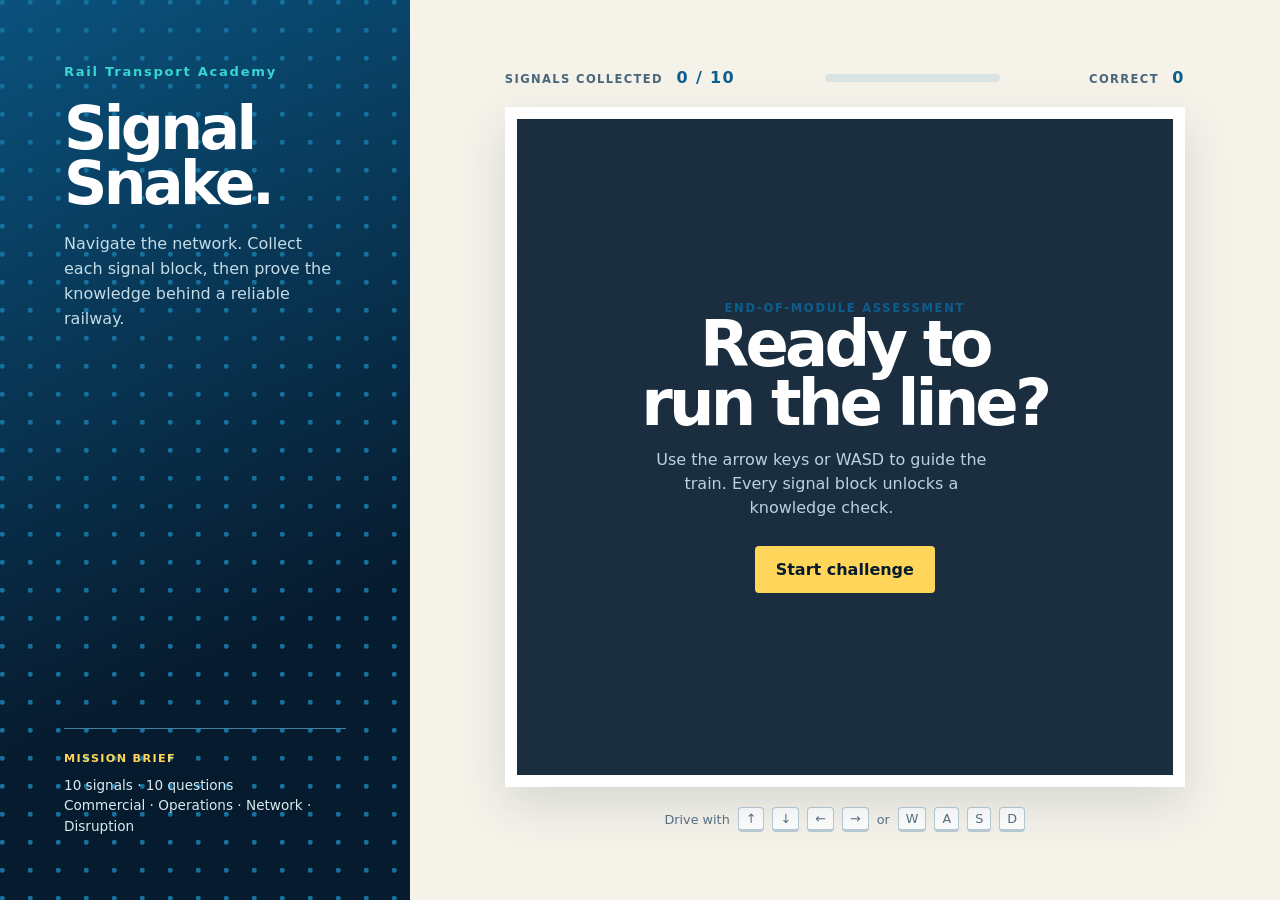
==== index.html @ 556da372 "Build rail transport snake assessment" ====
<!doctype html>
<html lang="en">
<head>
  <meta charset="utf-8">
  <meta name="viewport" content="width=device-width, initial-scale=1">
  <title>Rail Ready — Snake Challenge</title>
  <style>
    :root { --ink:#071b2e; --navy:#08243a; --blue:#0b5e8e; --cyan:#37d6d0; --yellow:#ffd65a; --paper:#f5f2ea; --muted:#a8c2d0; --red:#e75959; }
    * { box-sizing:border-box; } body { margin:0; min-height:100vh; color:var(--ink); background:var(--paper); font-family:Inter,ui-sans-serif,system-ui,-apple-system,"Segoe UI",sans-serif; }
    .shell { min-height:100vh; display:grid; grid-template-columns:minmax(280px, 32vw) 1fr; }
    aside { padding:clamp(28px,5vw,70px); color:white; background:radial-gradient(circle at 8% 8%,#15729f 0 2px,transparent 3px) 0 0/28px 28px,linear-gradient(155deg,#0a527d,#071b2e 70%); display:flex; flex-direction:column; justify-content:space-between; }
    .brand { font-weight:900; letter-spacing:.13em; font-size:.82rem; color:var(--cyan); } h1 { font-size:clamp(2.4rem,4.7vw,5.3rem); line-height:.91; margin:22px 0; letter-spacing:-.06em; } .intro { max-width:320px; color:#c5dce7; font-size:1rem; line-height:1.55; }
    .route { border-top:1px solid #43829f; padding-top:22px; color:#d8ebef; line-height:1.5; font-size:.85rem; } .route strong { color:var(--yellow); display:block; text-transform:uppercase; letter-spacing:.12em; font-size:.7rem; margin-bottom:7px; }
    main { padding:clamp(22px,4vw,54px); display:flex; flex-direction:column; align-items:center; justify-content:center; gap:20px; overflow:hidden; }
    .hud { width:min(680px,100%); display:flex; align-items:center; justify-content:space-between; } .hud div { font-size:.72rem; letter-spacing:.12em; text-transform:uppercase; font-weight:800; color:#49667a; } .hud strong { color:var(--blue); font-size:1rem; margin-left:8px; }
    .progress { width:175px; height:8px; border-radius:30px; overflow:hidden; background:#d9e3e4; display:inline-block; vertical-align:middle; } .progress i { height:100%; background:var(--cyan); display:block; width:0; transition:width .3s; }
    .board-wrap { position:relative; width:min(680px,calc(100vw - 44px)); aspect-ratio:1; border:12px solid #fff; box-shadow:0 18px 45px #0d2c4122; background:#dcecf0; }
    canvas { display:block; width:100%; height:100%; background:linear-gradient(90deg,#d1e6e8 1px,transparent 1px),linear-gradient(#d1e6e8 1px,transparent 1px),#eaf4f3; background-size:5% 5%; }
    .cover { position:absolute; inset:0; display:grid; place-items:center; text-align:center; padding:30px; background:#071b2ee8; color:white; } .cover.hidden, .modal.hidden { display:none; } .cover h2 { font-size:clamp(2rem,5vw,4.5rem); margin:0; letter-spacing:-.06em; line-height:.92; } .cover p { color:#b9d4df; max-width:360px; line-height:1.5; } button { border:0; cursor:pointer; font:inherit; font-weight:800; } .start { padding:14px 21px; background:var(--yellow); color:var(--ink); border-radius:4px; margin-top:10px; } .start:hover { background:#ffe692; }
    .keys { display:flex; gap:8px; color:#587183; font-size:.8rem; align-items:center; } kbd { padding:3px 7px; border:1px solid #b9cbd3; border-bottom-width:3px; border-radius:4px; background:#fff; font-family:inherit; }
    .modal { position:fixed; z-index:2; inset:0; display:grid; place-items:center; padding:20px; background:#071b2ebd; } .question-card { width:min(670px,100%); background:#fff; padding:clamp(24px,5vw,48px); box-shadow:0 18px 50px #00111b66; border-top:8px solid var(--cyan); } .eyebrow { color:var(--blue); text-transform:uppercase; font-weight:900; letter-spacing:.15em; font-size:.72rem; } .question-card h2 { font-size:clamp(1.5rem,3vw,2.3rem); letter-spacing:-.035em; line-height:1.15; margin:12px 0 25px; } .answers { display:grid; gap:10px; } .answer { text-align:left; padding:14px 16px; background:#f1f6f6; color:#18364a; border-left:4px solid #c1d5da; transition:.15s; } .answer:hover:not(:disabled) { background:#dff5f2; border-color:var(--cyan); transform:translateX(3px); } .answer:disabled { cursor:default; } .answer.correct { background:#ddf6ea; border-color:#32a86b; } .answer.incorrect { background:#ffe3e1; border-color:var(--red); } .answer span { color:#6a8794; display:inline-block; width:28px; }
    .feedback { min-height:26px; margin:18px 0 0; font-weight:700; color:#31596b; } .continue { float:right; margin-top:12px; padding:11px 17px; color:white; background:var(--blue); border-radius:4px; }
    .result .score { color:var(--cyan); font-size:4.2rem; line-height:1; margin:16px 0; font-weight:900; } .result .validated { color:#13865a; font-weight:900; font-size:1.25rem; } .result .not-yet { color:#9c5c13; font-weight:900; font-size:1.25rem; }
    @media(max-width:700px) { .shell { grid-template-columns:1fr; } aside { min-height:260px; padding:30px; } h1 { font-size:3.2rem; } main { padding:28px 22px; } .route { display:none; } }
  </style>
</head>
<body>
  <div class="shell"><aside><div><div class="brand">Rail Transport Academy</div><h1>Signal<br>Snake.</h1><p class="intro">Navigate the network. Collect each signal block, then prove the knowledge behind a reliable railway.</p></div><div class="route"><strong>Mission brief</strong>10 signals · 10 questions<br>Commercial · Operations · Network · Disruption</div></aside>
  <main><div class="hud"><div>Signals collected <strong id="count">0 / 10</strong></div><div class="progress"><i id="bar"></i></div><div>Correct <strong id="correct">0</strong></div></div><div class="board-wrap"><canvas id="game" width="600" height="600" aria-label="Snake game board"></canvas><div class="cover" id="cover"><div><div class="eyebrow">End-of-module assessment</div><h2>Ready to<br>run the line?</h2><p>Use the arrow keys or WASD to guide the train. Every signal block unlocks a knowledge check.</p><button class="start" id="start">Start challenge</button></div></div></div><div class="keys"><span>Drive with</span><kbd>↑</kbd><kbd>↓</kbd><kbd>←</kbd><kbd>→</kbd><span>or</span><kbd>W</kbd><kbd>A</kbd><kbd>S</kbd><kbd>D</kbd></div></main></div>
  <div class="modal hidden" id="modal"><section class="question-card" id="questionCard"></section></div>
  <script>
    const bank = [
      ['Commercial','What is the primary purpose of yield management on rail services?','To maximise revenue by matching fares to demand and capacity','To sell every seat at the same low fare','To remove all off-peak tickets'],
      ['Commercial','Which measure best describes how full a train is?','Load factor: passenger journeys divided by available capacity','Average ticket price only','The number of stations served'],
      ['Commercial','What does an advance ticket normally encourage?','Earlier booking and more predictable demand','Unlimited last-minute travel','Free first-class upgrades'],
      ['Operations','Why is a robust timetable margin included?','To absorb small variations and support punctuality','To make every journey longer','To avoid staffing trains'],
      ['Operations','What is the safest response to a signal at danger?','Stop before it and follow the authorised procedure','Pass it slowly without permission','Speed up to clear the section'],
      ['Operations','What is a train crew diagram?','A planned roster of duties and train workings','A map showing track gradients only','A list of passenger complaints'],
      ['Network','What is headway?','The planned time separation between consecutive trains','The distance from a train to its depot','The time a journey takes end to end'],
      ['Network','Why is a junction a capacity constraint?','Conflicting routes must be safely separated','Junctions always allow trains to overtake','It makes ticket sales slower'],
      ['Network','What does a possession provide?','Protected access to infrastructure for planned work','Extra passenger capacity at peak time','A replacement for signalling'],
      ['Disruption','During disruption, what should passenger information be?','Accurate, timely and consistent across channels','Delayed until the full cause is known','Different at every station to avoid repetition'],
      ['Disruption','What is a key first step after a major incident?','Protect people and make the area safe','Restart all trains immediately','Wait for social media reports'],
      ['Disruption','Why are contingency plans rehearsed?','To make coordinated responses faster and safer','To eliminate the need for control staff','To guarantee no disruption can happen'],
      ['Customer','What makes an effective service recovery message?','Clear impact, practical options and the next update time','A technical explanation with no travel advice','A promise that there will be no delays'],
      ['Customer','Which accessibility practice is most inclusive?','Offer assistance proactively while respecting independence','Assume every disabled passenger needs identical help','Only provide help if a complaint is made'],
      ['Safety','What is the purpose of a risk assessment?','Identify hazards and put proportionate controls in place','Prove that an activity has no risk','Replace staff training'],
      ['Safety','What does reporting a near miss enable?','Learning before an incident causes harm','Automatic disciplinary action','A guarantee the same event will recur'],
      ['Performance','Which indicator directly measures punctuality?','The proportion of services arriving within the defined threshold','The number of trains painted this year','Average platform length'],
      ['Performance','What is the value of analysing delay attribution?','It identifies causes so improvements can be targeted','It makes every delay the operator’s fault','It replaces real-time train control'],
      ['Freight','Why is wagon utilisation important?','It improves the efficiency of available freight capacity','It decides passenger fare levels','It prevents all terminal congestion'],
      ['Freight','What is a freight terminal’s core role?','Transfer and handle goods between rail and other modes','Sell commuter season tickets','Control passenger train signals'],
      ['Environment','How can rail operators reduce traction energy use?','Use efficient driving and reduce unnecessary idling','Run empty trains at maximum speed','Keep doors open between stations'],
      ['Environment','What is modal shift in transport?','Moving journeys or freight from higher-carbon modes to rail','Changing every rail journey to road','Adding more car parking at stations'],
      ['Planning','What is demand forecasting used for?','Inform service, capacity and investment decisions','Guarantee exact passenger numbers','Set signal aspects in real time'],
      ['Planning','Why are connections designed into a timetable?','To make end-to-end journeys practical and reliable','To ensure every train waits indefinitely','To remove the need for platforms'],
      ['Assets','What is preventive maintenance?','Planned work to reduce the likelihood of asset failure','Repairing equipment only after it fails','Replacing every asset annually'],
      ['Assets','Why is asset condition data valuable?','It helps prioritise maintenance and renewal','It removes the need for inspections','It determines ticket refund values'],
      ['People','What supports a strong safety culture?','People speaking up and acting on concerns','Keeping mistakes hidden','Treating procedures as optional'],
      ['Digital','How can real-time data help control?','It supports informed, timely operational decisions','It removes the need for trained controllers','It makes timetables permanently fixed'],
      ['Revenue protection','What is the fair aim of ticket checks?','Protect revenue while treating customers consistently','Penalise every customer who asks a question','Replace all customer service staff'],
      ['Stakeholders','Why coordinate with infrastructure managers?','Train service and track access must be planned together','They only manage station retail','It avoids the need for safety rules']
    ].map(([topic,question,correct,almost,wrong]) => ({topic,question,choices:[correct,almost,wrong],correct:0}));
    const canvas=document.getElementById('game'), ctx=canvas.getContext('2d'), cover=document.getElementById('cover'), modal=document.getElementById('modal'), card=document.getElementById('questionCard');
    const grid=20, cell=30; let snake, food, dir, nextDir, timer, running=false, asked=0, score=0, questions=[];
    function randomCell(){ let p; do p={x:Math.floor(Math.random()*grid),y:Math.floor(Math.random()*grid)}; while(snake.some(s=>s.x===p.x&&s.y===p.y)); return p; }
    function draw(){ ctx.clearRect(0,0,600,600); ctx.fillStyle='#ffbf3f'; ctx.fillRect(food.x*cell+5,food.y*cell+5,20,20); ctx.fillStyle='#ef8b28'; ctx.fillRect(food.x*cell+9,food.y*cell+9,12,12); snake.forEach((p,i)=>{ctx.fillStyle=i?'#0b5e8e':'#073b59';ctx.fillRect(p.x*cell+3,p.y*cell+3,24,24);}); const h=snake[0];ctx.fillStyle='#37d6d0';ctx.fillRect(h.x*cell+8,h.y*cell+8,14,14); }
    function tick(){ dir=nextDir; const head={x:snake[0].x+dir.x,y:snake[0].y+dir.y}; if(head.x<0||head.y<0||head.x>=grid||head.y>=grid||snake.some(p=>p.x===head.x&&p.y===head.y)){ end('Route interrupted','Your train met a boundary or its own route. Try the assessment again.'); return; } snake.unshift(head); if(head.x===food.x&&head.y===food.y){ asked++; updateHud(); clearInterval(timer); running=false; showQuestion(); } else snake.pop(); draw(); }
    function updateHud(){ document.getElementById('count').textContent=`${asked} / 10`; document.getElementById('correct').textContent=score; document.getElementById('bar').style.width=`${asked*10}%`; }
    function shuffle(a){ return [...a].sort(()=>Math.random()-.5); } function showQuestion(){ const q=questions[asked-1], choices=shuffle(q.choices.map((text,i)=>({text,isCorrect:i===q.correct}))); card.innerHTML=`<div class="eyebrow">Signal ${asked} of 10 · ${q.topic}</div><h2>${q.question}</h2><div class="answers">${choices.map((a,i)=>`<button class="answer" data-correct="${a.isCorrect}"><span>${'ABC'[i]}</span>${a.text}</button>`).join('')}</div><p class="feedback"></p>`; modal.classList.remove('hidden'); card.querySelectorAll('.answer').forEach(b=>b.onclick=()=>answer(b)); }
    function answer(button){ const good=button.dataset.correct==='true'; card.querySelectorAll('.answer').forEach(b=>{b.disabled=true;if(b.dataset.correct==='true')b.classList.add('correct');}); if(good){score++; updateHud();card.querySelector('.feedback').textContent='Correct — that signal is clear.';}else {button.classList.add('incorrect');card.querySelector('.feedback').textContent='Not quite. The highlighted answer is the safest, strongest choice.';} const done=asked===10; const cont=document.createElement('button');cont.className='continue';cont.textContent=done?'See results':'Continue route';cont.onclick=()=>{modal.classList.add('hidden');if(done)results();else {food=randomCell();running=true;timer=setInterval(tick,145);draw();}};card.append(cont); }
    function results(){ const passed=score>8; card.innerHTML=`<div class="result"><div class="eyebrow">Assessment complete</div><h2>${passed?'Excellent driving.':'Route complete.'}</h2><div class="score">${score}<small>/10</small></div><p class="${passed?'validated':'not-yet'}">${passed?'Skills validated':'Keep practising — skills not yet validated'}</p><p>You answered ${score} of 10 rail transport knowledge checks correctly.</p><button class="start" onclick="location.reload()">Run another route</button></div>`;modal.classList.remove('hidden'); }
    function end(title,text){clearInterval(timer);running=false;cover.innerHTML=`<div><div class="eyebrow">Signal lost</div><h2>${title}</h2><p>${text}</p><button class="start" onclick="location.reload()">Restart route</button></div>`;cover.classList.remove('hidden');}
    function start(){ snake=[{x:10,y:10},{x:9,y:10},{x:8,y:10}];dir={x:1,y:0};nextDir=dir;asked=0;score=0;questions=shuffle(bank).slice(0,10);food=randomCell();updateHud();cover.classList.add('hidden');running=true;draw();timer=setInterval(tick,145); }
    document.getElementById('start').onclick=start; document.addEventListener('keydown',e=>{const keys={ArrowUp:{x:0,y:-1},w:{x:0,y:-1},ArrowDown:{x:0,y:1},s:{x:0,y:1},ArrowLeft:{x:-1,y:0},a:{x:-1,y:0},ArrowRight:{x:1,y:0},d:{x:1,y:0}};const n=keys[e.key];if(n&&running&&!(n.x===-dir.x&&n.y===-dir.y)){e.preventDefault();nextDir=n;}});
  </script>
</body>
</html>
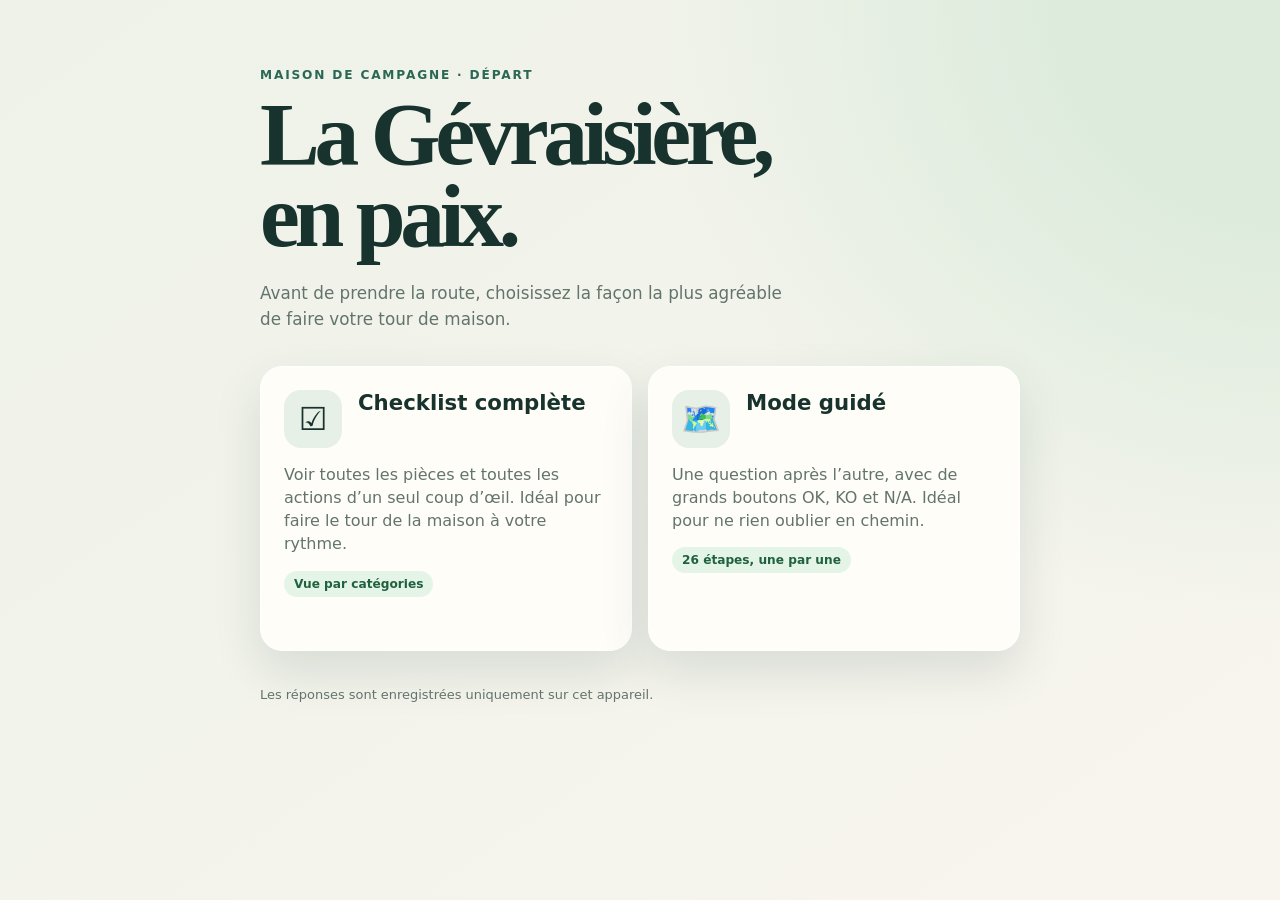
==== commit 4b65c7c6: "Add checklist mode selector" ====
--- a/index.html
+++ b/index.html
@@ -1,78 +1,28 @@
 <!doctype html>
-<html lang="en">
+<html lang="fr">
 <head>
   <meta charset="utf-8">
   <meta name="viewport" content="width=device-width, initial-scale=1">
-  <title>Rail Ready — Snake Challenge</title>
+  <meta name="theme-color" content="#173e36">
+  <title>La Gévraisière · Checklist de départ</title>
   <style>
-    :root { --ink:#071b2e; --navy:#08243a; --blue:#0b5e8e; --cyan:#37d6d0; --yellow:#ffd65a; --paper:#f5f2ea; --muted:#a8c2d0; --red:#e75959; }
-    * { box-sizing:border-box; } body { margin:0; min-height:100vh; color:var(--ink); background:var(--paper); font-family:Inter,ui-sans-serif,system-ui,-apple-system,"Segoe UI",sans-serif; }
-    .shell { min-height:100vh; display:grid; grid-template-columns:minmax(280px, 32vw) 1fr; }
-    aside { padding:clamp(28px,5vw,70px); color:white; background:radial-gradient(circle at 8% 8%,#15729f 0 2px,transparent 3px) 0 0/28px 28px,linear-gradient(155deg,#0a527d,#071b2e 70%); display:flex; flex-direction:column; justify-content:space-between; }
-    .brand { font-weight:900; letter-spacing:.13em; font-size:.82rem; color:var(--cyan); } h1 { font-size:clamp(2.4rem,4.7vw,5.3rem); line-height:.91; margin:22px 0; letter-spacing:-.06em; } .intro { max-width:320px; color:#c5dce7; font-size:1rem; line-height:1.55; }
-    .route { border-top:1px solid #43829f; padding-top:22px; color:#d8ebef; line-height:1.5; font-size:.85rem; } .route strong { color:var(--yellow); display:block; text-transform:uppercase; letter-spacing:.12em; font-size:.7rem; margin-bottom:7px; }
-    main { padding:clamp(22px,4vw,54px); display:flex; flex-direction:column; align-items:center; justify-content:center; gap:20px; overflow:hidden; }
-    .hud { width:min(680px,100%); display:flex; align-items:center; justify-content:space-between; } .hud div { font-size:.72rem; letter-spacing:.12em; text-transform:uppercase; font-weight:800; color:#49667a; } .hud strong { color:var(--blue); font-size:1rem; margin-left:8px; }
-    .progress { width:175px; height:8px; border-radius:30px; overflow:hidden; background:#d9e3e4; display:inline-block; vertical-align:middle; } .progress i { height:100%; background:var(--cyan); display:block; width:0; transition:width .3s; }
-    .board-wrap { position:relative; width:min(680px,calc(100vw - 44px)); aspect-ratio:1; border:12px solid #fff; box-shadow:0 18px 45px #0d2c4122; background:#dcecf0; }
-    canvas { display:block; width:100%; height:100%; background:linear-gradient(90deg,#d1e6e8 1px,transparent 1px),linear-gradient(#d1e6e8 1px,transparent 1px),#eaf4f3; background-size:5% 5%; }
-    .cover { position:absolute; inset:0; display:grid; place-items:center; text-align:center; padding:30px; background:#071b2ee8; color:white; } .cover.hidden, .modal.hidden { display:none; } .cover h2 { font-size:clamp(2rem,5vw,4.5rem); margin:0; letter-spacing:-.06em; line-height:.92; } .cover p { color:#b9d4df; max-width:360px; line-height:1.5; } button { border:0; cursor:pointer; font:inherit; font-weight:800; } .start { padding:14px 21px; background:var(--yellow); color:var(--ink); border-radius:4px; margin-top:10px; } .start:hover { background:#ffe692; }
-    .keys { display:flex; gap:8px; color:#587183; font-size:.8rem; align-items:center; } kbd { padding:3px 7px; border:1px solid #b9cbd3; border-bottom-width:3px; border-radius:4px; background:#fff; font-family:inherit; }
-    .modal { position:fixed; z-index:2; inset:0; display:grid; place-items:center; padding:20px; background:#071b2ebd; } .question-card { width:min(670px,100%); background:#fff; padding:clamp(24px,5vw,48px); box-shadow:0 18px 50px #00111b66; border-top:8px solid var(--cyan); } .eyebrow { color:var(--blue); text-transform:uppercase; font-weight:900; letter-spacing:.15em; font-size:.72rem; } .question-card h2 { font-size:clamp(1.5rem,3vw,2.3rem); letter-spacing:-.035em; line-height:1.15; margin:12px 0 25px; } .answers { display:grid; gap:10px; } .answer { text-align:left; padding:14px 16px; background:#f1f6f6; color:#18364a; border-left:4px solid #c1d5da; transition:.15s; } .answer:hover:not(:disabled) { background:#dff5f2; border-color:var(--cyan); transform:translateX(3px); } .answer:disabled { cursor:default; } .answer.correct { background:#ddf6ea; border-color:#32a86b; } .answer.incorrect { background:#ffe3e1; border-color:var(--red); } .answer span { color:#6a8794; display:inline-block; width:28px; }
-    .feedback { min-height:26px; margin:18px 0 0; font-weight:700; color:#31596b; } .continue { float:right; margin-top:12px; padding:11px 17px; color:white; background:var(--blue); border-radius:4px; }
-    .result .score { color:var(--cyan); font-size:4.2rem; line-height:1; margin:16px 0; font-weight:900; } .result .validated { color:#13865a; font-weight:900; font-size:1.25rem; } .result .not-yet { color:#9c5c13; font-weight:900; font-size:1.25rem; }
-    @media(max-width:700px) { .shell { grid-template-columns:1fr; } aside { min-height:260px; padding:30px; } h1 { font-size:3.2rem; } main { padding:28px 22px; } .route { display:none; } }
+    :root { --forest:#173e36; --pine:#2a6754; --paper:#fffdf8; --ink:#18332e; --muted:#63746d; --line:#d7e0d5; --sun:#e4b748; --shadow:0 20px 48px rgba(23,62,54,.13); }
+    * { box-sizing:border-box; } body { min-height:100vh; margin:0; color:var(--ink); background:radial-gradient(circle at 100% 0,#dcebdc 0 13%,transparent 40%),linear-gradient(145deg,#eef2e9,#f8f5ee); font-family:Inter,ui-sans-serif,system-ui,-apple-system,"Segoe UI",sans-serif; }
+    main { width:min(100% - 32px,760px); margin:auto; padding:34px 0 48px; } .eyebrow { margin:0 0 11px; color:var(--pine); font-size:.76rem; font-weight:900; letter-spacing:.15em; text-transform:uppercase; } h1 { max-width:560px; margin:0; font-family:Georgia,"Times New Roman",serif; font-size:clamp(2.7rem,12vw,5.6rem); line-height:.92; letter-spacing:-.06em; } .intro { max-width:530px; margin:22px 0 34px; color:var(--muted); font-size:1.05rem; line-height:1.55; }
+    .choices { display:grid; gap:16px; } .choice { display:block; padding:23px; border:1px solid #fff; border-radius:22px; color:inherit; background:var(--paper); box-shadow:var(--shadow); text-decoration:none; transition:transform .18s,box-shadow .18s; } .choice:focus-visible { outline:4px solid var(--sun); outline-offset:4px; } .choice:hover { transform:translateY(-3px); box-shadow:0 24px 52px rgba(23,62,54,.18); } .choice-top { display:flex; align-items:center; gap:16px; } .icon { display:grid; flex:0 0 58px; width:58px; height:58px; place-items:center; border-radius:17px; background:#e6f0e6; font-size:2rem; } h2 { margin:0; font-size:1.33rem; } .arrow { margin-left:auto; color:var(--pine); font-size:1.65rem; } .choice p { margin:15px 0 0; color:var(--muted); line-height:1.45; } .tag { display:inline-block; margin-top:15px; padding:6px 10px; border-radius:99px; color:#20613f; background:#e4f4e7; font-size:.76rem; font-weight:850; } footer { margin-top:34px; color:var(--muted); font-size:.81rem; line-height:1.5; }
+    @media(min-width:620px) { main { padding-top:68px; } .choices { grid-template-columns:1fr 1fr; } .choice { min-height:285px; } .choice-top { align-items:flex-start; flex-wrap:wrap; } .choice-top h2 { width:calc(100% - 74px); } .arrow { position:absolute; opacity:0; } }
   </style>
 </head>
 <body>
-  <div class="shell"><aside><div><div class="brand">Rail Transport Academy</div><h1>Signal<br>Snake.</h1><p class="intro">Navigate the network. Collect each signal block, then prove the knowledge behind a reliable railway.</p></div><div class="route"><strong>Mission brief</strong>10 signals · 10 questions<br>Commercial · Operations · Network · Disruption</div></aside>
-  <main><div class="hud"><div>Signals collected <strong id="count">0 / 10</strong></div><div class="progress"><i id="bar"></i></div><div>Correct <strong id="correct">0</strong></div></div><div class="board-wrap"><canvas id="game" width="600" height="600" aria-label="Snake game board"></canvas><div class="cover" id="cover"><div><div class="eyebrow">End-of-module assessment</div><h2>Ready to<br>run the line?</h2><p>Use the arrow keys or WASD to guide the train. Every signal block unlocks a knowledge check.</p><button class="start" id="start">Start challenge</button></div></div></div><div class="keys"><span>Drive with</span><kbd>↑</kbd><kbd>↓</kbd><kbd>←</kbd><kbd>→</kbd><span>or</span><kbd>W</kbd><kbd>A</kbd><kbd>S</kbd><kbd>D</kbd></div></main></div>
-  <div class="modal hidden" id="modal"><section class="question-card" id="questionCard"></section></div>
-  <script>
-    const bank = [
-      ['Commercial','What is the primary purpose of yield management on rail services?','To maximise revenue by matching fares to demand and capacity','To sell every seat at the same low fare','To remove all off-peak tickets'],
-      ['Commercial','Which measure best describes how full a train is?','Load factor: passenger journeys divided by available capacity','Average ticket price only','The number of stations served'],
-      ['Commercial','What does an advance ticket normally encourage?','Earlier booking and more predictable demand','Unlimited last-minute travel','Free first-class upgrades'],
-      ['Operations','Why is a robust timetable margin included?','To absorb small variations and support punctuality','To make every journey longer','To avoid staffing trains'],
-      ['Operations','What is the safest response to a signal at danger?','Stop before it and follow the authorised procedure','Pass it slowly without permission','Speed up to clear the section'],
-      ['Operations','What is a train crew diagram?','A planned roster of duties and train workings','A map showing track gradients only','A list of passenger complaints'],
-      ['Network','What is headway?','The planned time separation between consecutive trains','The distance from a train to its depot','The time a journey takes end to end'],
-      ['Network','Why is a junction a capacity constraint?','Conflicting routes must be safely separated','Junctions always allow trains to overtake','It makes ticket sales slower'],
-      ['Network','What does a possession provide?','Protected access to infrastructure for planned work','Extra passenger capacity at peak time','A replacement for signalling'],
-      ['Disruption','During disruption, what should passenger information be?','Accurate, timely and consistent across channels','Delayed until the full cause is known','Different at every station to avoid repetition'],
-      ['Disruption','What is a key first step after a major incident?','Protect people and make the area safe','Restart all trains immediately','Wait for social media reports'],
-      ['Disruption','Why are contingency plans rehearsed?','To make coordinated responses faster and safer','To eliminate the need for control staff','To guarantee no disruption can happen'],
-      ['Customer','What makes an effective service recovery message?','Clear impact, practical options and the next update time','A technical explanation with no travel advice','A promise that there will be no delays'],
-      ['Customer','Which accessibility practice is most inclusive?','Offer assistance proactively while respecting independence','Assume every disabled passenger needs identical help','Only provide help if a complaint is made'],
-      ['Safety','What is the purpose of a risk assessment?','Identify hazards and put proportionate controls in place','Prove that an activity has no risk','Replace staff training'],
-      ['Safety','What does reporting a near miss enable?','Learning before an incident causes harm','Automatic disciplinary action','A guarantee the same event will recur'],
-      ['Performance','Which indicator directly measures punctuality?','The proportion of services arriving within the defined threshold','The number of trains painted this year','Average platform length'],
-      ['Performance','What is the value of analysing delay attribution?','It identifies causes so improvements can be targeted','It makes every delay the operator’s fault','It replaces real-time train control'],
-      ['Freight','Why is wagon utilisation important?','It improves the efficiency of available freight capacity','It decides passenger fare levels','It prevents all terminal congestion'],
-      ['Freight','What is a freight terminal’s core role?','Transfer and handle goods between rail and other modes','Sell commuter season tickets','Control passenger train signals'],
-      ['Environment','How can rail operators reduce traction energy use?','Use efficient driving and reduce unnecessary idling','Run empty trains at maximum speed','Keep doors open between stations'],
-      ['Environment','What is modal shift in transport?','Moving journeys or freight from higher-carbon modes to rail','Changing every rail journey to road','Adding more car parking at stations'],
-      ['Planning','What is demand forecasting used for?','Inform service, capacity and investment decisions','Guarantee exact passenger numbers','Set signal aspects in real time'],
-      ['Planning','Why are connections designed into a timetable?','To make end-to-end journeys practical and reliable','To ensure every train waits indefinitely','To remove the need for platforms'],
-      ['Assets','What is preventive maintenance?','Planned work to reduce the likelihood of asset failure','Repairing equipment only after it fails','Replacing every asset annually'],
-      ['Assets','Why is asset condition data valuable?','It helps prioritise maintenance and renewal','It removes the need for inspections','It determines ticket refund values'],
-      ['People','What supports a strong safety culture?','People speaking up and acting on concerns','Keeping mistakes hidden','Treating procedures as optional'],
-      ['Digital','How can real-time data help control?','It supports informed, timely operational decisions','It removes the need for trained controllers','It makes timetables permanently fixed'],
-      ['Revenue protection','What is the fair aim of ticket checks?','Protect revenue while treating customers consistently','Penalise every customer who asks a question','Replace all customer service staff'],
-      ['Stakeholders','Why coordinate with infrastructure managers?','Train service and track access must be planned together','They only manage station retail','It avoids the need for safety rules']
-    ].map(([topic,question,correct,almost,wrong]) => ({topic,question,choices:[correct,almost,wrong],correct:0}));
-    const canvas=document.getElementById('game'), ctx=canvas.getContext('2d'), cover=document.getElementById('cover'), modal=document.getElementById('modal'), card=document.getElementById('questionCard');
-    const grid=20, cell=30; let snake, food, dir, nextDir, timer, running=false, asked=0, score=0, questions=[];
-    function randomCell(){ let p; do p={x:Math.floor(Math.random()*grid),y:Math.floor(Math.random()*grid)}; while(snake.some(s=>s.x===p.x&&s.y===p.y)); return p; }
-    function draw(){ ctx.clearRect(0,0,600,600); ctx.fillStyle='#ffbf3f'; ctx.fillRect(food.x*cell+5,food.y*cell+5,20,20); ctx.fillStyle='#ef8b28'; ctx.fillRect(food.x*cell+9,food.y*cell+9,12,12); snake.forEach((p,i)=>{ctx.fillStyle=i?'#0b5e8e':'#073b59';ctx.fillRect(p.x*cell+3,p.y*cell+3,24,24);}); const h=snake[0];ctx.fillStyle='#37d6d0';ctx.fillRect(h.x*cell+8,h.y*cell+8,14,14); }
-    function tick(){ dir=nextDir; const head={x:snake[0].x+dir.x,y:snake[0].y+dir.y}; if(head.x<0||head.y<0||head.x>=grid||head.y>=grid||snake.some(p=>p.x===head.x&&p.y===head.y)){ end('Route interrupted','Your train met a boundary or its own route. Try the assessment again.'); return; } snake.unshift(head); if(head.x===food.x&&head.y===food.y){ asked++; updateHud(); clearInterval(timer); running=false; showQuestion(); } else snake.pop(); draw(); }
-    function updateHud(){ document.getElementById('count').textContent=`${asked} / 10`; document.getElementById('correct').textContent=score; document.getElementById('bar').style.width=`${asked*10}%`; }
-    function shuffle(a){ return [...a].sort(()=>Math.random()-.5); } function showQuestion(){ const q=questions[asked-1], choices=shuffle(q.choices.map((text,i)=>({text,isCorrect:i===q.correct}))); card.innerHTML=`<div class="eyebrow">Signal ${asked} of 10 · ${q.topic}</div><h2>${q.question}</h2><div class="answers">${choices.map((a,i)=>`<button class="answer" data-correct="${a.isCorrect}"><span>${'ABC'[i]}</span>${a.text}</button>`).join('')}</div><p class="feedback"></p>`; modal.classList.remove('hidden'); card.querySelectorAll('.answer').forEach(b=>b.onclick=()=>answer(b)); }
-    function answer(button){ const good=button.dataset.correct==='true'; card.querySelectorAll('.answer').forEach(b=>{b.disabled=true;if(b.dataset.correct==='true')b.classList.add('correct');}); if(good){score++; updateHud();card.querySelector('.feedback').textContent='Correct — that signal is clear.';}else {button.classList.add('incorrect');card.querySelector('.feedback').textContent='Not quite. The highlighted answer is the safest, strongest choice.';} const done=asked===10; const cont=document.createElement('button');cont.className='continue';cont.textContent=done?'See results':'Continue route';cont.onclick=()=>{modal.classList.add('hidden');if(done)results();else {food=randomCell();running=true;timer=setInterval(tick,145);draw();}};card.append(cont); }
-    function results(){ const passed=score>8; card.innerHTML=`<div class="result"><div class="eyebrow">Assessment complete</div><h2>${passed?'Excellent driving.':'Route complete.'}</h2><div class="score">${score}<small>/10</small></div><p class="${passed?'validated':'not-yet'}">${passed?'Skills validated':'Keep practising — skills not yet validated'}</p><p>You answered ${score} of 10 rail transport knowledge checks correctly.</p><button class="start" onclick="location.reload()">Run another route</button></div>`;modal.classList.remove('hidden'); }
-    function end(title,text){clearInterval(timer);running=false;cover.innerHTML=`<div><div class="eyebrow">Signal lost</div><h2>${title}</h2><p>${text}</p><button class="start" onclick="location.reload()">Restart route</button></div>`;cover.classList.remove('hidden');}
-    function start(){ snake=[{x:10,y:10},{x:9,y:10},{x:8,y:10}];dir={x:1,y:0};nextDir=dir;asked=0;score=0;questions=shuffle(bank).slice(0,10);food=randomCell();updateHud();cover.classList.add('hidden');running=true;draw();timer=setInterval(tick,145); }
-    document.getElementById('start').onclick=start; document.addEventListener('keydown',e=>{const keys={ArrowUp:{x:0,y:-1},w:{x:0,y:-1},ArrowDown:{x:0,y:1},s:{x:0,y:1},ArrowLeft:{x:-1,y:0},a:{x:-1,y:0},ArrowRight:{x:1,y:0},d:{x:1,y:0}};const n=keys[e.key];if(n&&running&&!(n.x===-dir.x&&n.y===-dir.y)){e.preventDefault();nextDir=n;}});
-  </script>
+  <main>
+    <p class="eyebrow">Maison de campagne · Départ</p>
+    <h1>La Gévraisière,<br>en paix.</h1>
+    <p class="intro">Avant de prendre la route, choisissez la façon la plus agréable de faire votre tour de maison.</p>
+    <section class="choices" aria-label="Choisir un mode de checklist">
+      <a class="choice" href="gevraisiere.html"><div class="choice-top"><span class="icon" aria-hidden="true">☑️</span><h2>Checklist complète</h2><span class="arrow" aria-hidden="true">→</span></div><p>Voir toutes les pièces et toutes les actions d’un seul coup d’œil. Idéal pour faire le tour de la maison à votre rythme.</p><span class="tag">Vue par catégories</span></a>
+      <a class="choice" href="checkout-quizz.html"><div class="choice-top"><span class="icon" aria-hidden="true">🗺️</span><h2>Mode guidé</h2><span class="arrow" aria-hidden="true">→</span></div><p>Une question après l’autre, avec de grands boutons OK, KO et N/A. Idéal pour ne rien oublier en chemin.</p><span class="tag">26 étapes, une par une</span></a>
+    </section>
+    <footer>Les réponses sont enregistrées uniquement sur cet appareil.</footer>
+  </main>
 </body>
 </html>
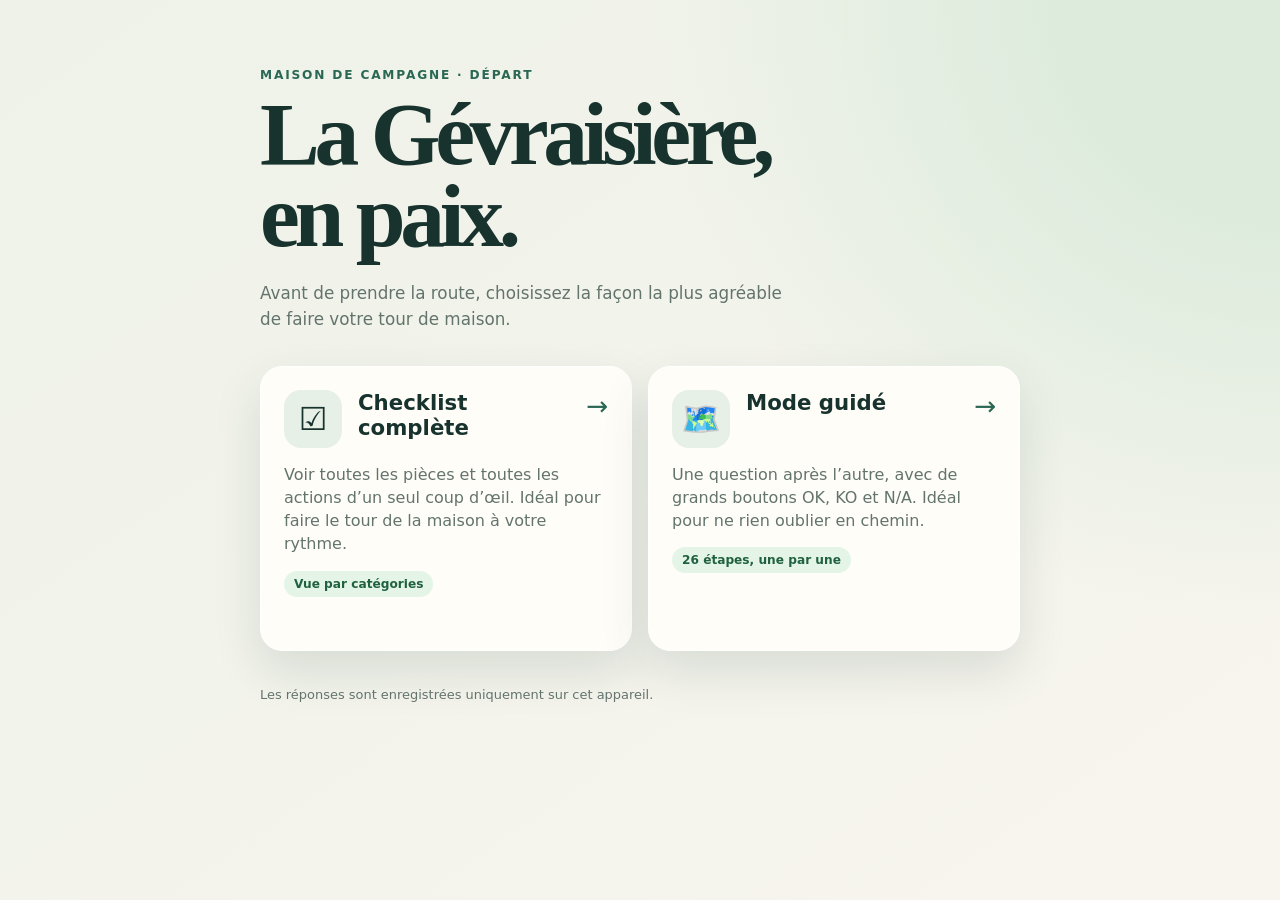
==== commit 340212b7: "Replace legacy homepage with checklist selector" ====
--- a/index.html
+++ b/index.html
@@ -3,25 +3,181 @@
 <head>
   <meta charset="utf-8">
   <meta name="viewport" content="width=device-width, initial-scale=1">
+  <meta http-equiv="Cache-Control" content="no-store, max-age=0">
   <meta name="theme-color" content="#173e36">
   <title>La Gévraisière · Checklist de départ</title>
   <style>
-    :root { --forest:#173e36; --pine:#2a6754; --paper:#fffdf8; --ink:#18332e; --muted:#63746d; --line:#d7e0d5; --sun:#e4b748; --shadow:0 20px 48px rgba(23,62,54,.13); }
-    * { box-sizing:border-box; } body { min-height:100vh; margin:0; color:var(--ink); background:radial-gradient(circle at 100% 0,#dcebdc 0 13%,transparent 40%),linear-gradient(145deg,#eef2e9,#f8f5ee); font-family:Inter,ui-sans-serif,system-ui,-apple-system,"Segoe UI",sans-serif; }
-    main { width:min(100% - 32px,760px); margin:auto; padding:34px 0 48px; } .eyebrow { margin:0 0 11px; color:var(--pine); font-size:.76rem; font-weight:900; letter-spacing:.15em; text-transform:uppercase; } h1 { max-width:560px; margin:0; font-family:Georgia,"Times New Roman",serif; font-size:clamp(2.7rem,12vw,5.6rem); line-height:.92; letter-spacing:-.06em; } .intro { max-width:530px; margin:22px 0 34px; color:var(--muted); font-size:1.05rem; line-height:1.55; }
-    .choices { display:grid; gap:16px; } .choice { display:block; padding:23px; border:1px solid #fff; border-radius:22px; color:inherit; background:var(--paper); box-shadow:var(--shadow); text-decoration:none; transition:transform .18s,box-shadow .18s; } .choice:focus-visible { outline:4px solid var(--sun); outline-offset:4px; } .choice:hover { transform:translateY(-3px); box-shadow:0 24px 52px rgba(23,62,54,.18); } .choice-top { display:flex; align-items:center; gap:16px; } .icon { display:grid; flex:0 0 58px; width:58px; height:58px; place-items:center; border-radius:17px; background:#e6f0e6; font-size:2rem; } h2 { margin:0; font-size:1.33rem; } .arrow { margin-left:auto; color:var(--pine); font-size:1.65rem; } .choice p { margin:15px 0 0; color:var(--muted); line-height:1.45; } .tag { display:inline-block; margin-top:15px; padding:6px 10px; border-radius:99px; color:#20613f; background:#e4f4e7; font-size:.76rem; font-weight:850; } footer { margin-top:34px; color:var(--muted); font-size:.81rem; line-height:1.5; }
-    @media(min-width:620px) { main { padding-top:68px; } .choices { grid-template-columns:1fr 1fr; } .choice { min-height:285px; } .choice-top { align-items:flex-start; flex-wrap:wrap; } .choice-top h2 { width:calc(100% - 74px); } .arrow { position:absolute; opacity:0; } }
+    :root {
+      --forest: #173e36;
+      --forest-light: #2a6754;
+      --paper: #fffdf8;
+      --ink: #18332e;
+      --muted: #63746d;
+      --sun: #e4b748;
+      --shadow: 0 20px 48px rgba(23, 62, 54, .13);
+    }
+
+    * { box-sizing: border-box; }
+
+    body {
+      min-height: 100vh;
+      margin: 0;
+      color: var(--ink);
+      background:
+        radial-gradient(circle at 100% 0, #dcebdc 0 13%, transparent 40%),
+        linear-gradient(145deg, #eef2e9, #f8f5ee);
+      font-family: Inter, ui-sans-serif, system-ui, -apple-system, "Segoe UI", sans-serif;
+    }
+
+    main {
+      width: min(calc(100% - 32px), 760px);
+      margin: 0 auto;
+      padding: 34px 0 48px;
+    }
+
+    .eyebrow {
+      margin: 0 0 11px;
+      color: var(--forest-light);
+      font-size: .76rem;
+      font-weight: 900;
+      letter-spacing: .15em;
+      text-transform: uppercase;
+    }
+
+    h1 {
+      max-width: 560px;
+      margin: 0;
+      font-family: Georgia, "Times New Roman", serif;
+      font-size: clamp(2.7rem, 12vw, 5.6rem);
+      line-height: .92;
+      letter-spacing: -.06em;
+    }
+
+    .intro {
+      max-width: 530px;
+      margin: 22px 0 34px;
+      color: var(--muted);
+      font-size: 1.05rem;
+      line-height: 1.55;
+    }
+
+    .mode-list {
+      display: grid;
+      gap: 16px;
+    }
+
+    .mode-card {
+      display: block;
+      padding: 23px;
+      color: inherit;
+      border: 1px solid #fff;
+      border-radius: 22px;
+      background: var(--paper);
+      box-shadow: var(--shadow);
+      text-decoration: none;
+      transition: transform .18s ease, box-shadow .18s ease;
+    }
+
+    .mode-card:hover {
+      transform: translateY(-3px);
+      box-shadow: 0 24px 52px rgba(23, 62, 54, .18);
+    }
+
+    .mode-card:focus-visible {
+      outline: 4px solid var(--sun);
+      outline-offset: 4px;
+    }
+
+    .mode-heading {
+      display: flex;
+      gap: 16px;
+      align-items: center;
+    }
+
+    .mode-icon {
+      display: grid;
+      width: 58px;
+      height: 58px;
+      flex: 0 0 58px;
+      place-items: center;
+      border-radius: 17px;
+      background: #e6f0e6;
+      font-size: 2rem;
+    }
+
+    h2 {
+      margin: 0;
+      font-size: 1.33rem;
+    }
+
+    .arrow {
+      margin-left: auto;
+      color: var(--forest-light);
+      font-size: 1.65rem;
+    }
+
+    .mode-card p {
+      margin: 15px 0 0;
+      color: var(--muted);
+      line-height: 1.45;
+    }
+
+    .tag {
+      display: inline-block;
+      margin-top: 15px;
+      padding: 6px 10px;
+      color: #20613f;
+      border-radius: 99px;
+      background: #e4f4e7;
+      font-size: .76rem;
+      font-weight: 850;
+    }
+
+    footer {
+      margin-top: 34px;
+      color: var(--muted);
+      font-size: .81rem;
+      line-height: 1.5;
+    }
+
+    @media (min-width: 620px) {
+      main { padding-top: 68px; }
+      .mode-list { grid-template-columns: 1fr 1fr; }
+      .mode-card { min-height: 285px; }
+      .mode-heading { align-items: flex-start; }
+    }
   </style>
 </head>
 <body>
   <main>
     <p class="eyebrow">Maison de campagne · Départ</p>
     <h1>La Gévraisière,<br>en paix.</h1>
-    <p class="intro">Avant de prendre la route, choisissez la façon la plus agréable de faire votre tour de maison.</p>
-    <section class="choices" aria-label="Choisir un mode de checklist">
-      <a class="choice" href="gevraisiere.html"><div class="choice-top"><span class="icon" aria-hidden="true">☑️</span><h2>Checklist complète</h2><span class="arrow" aria-hidden="true">→</span></div><p>Voir toutes les pièces et toutes les actions d’un seul coup d’œil. Idéal pour faire le tour de la maison à votre rythme.</p><span class="tag">Vue par catégories</span></a>
-      <a class="choice" href="checkout-quizz.html"><div class="choice-top"><span class="icon" aria-hidden="true">🗺️</span><h2>Mode guidé</h2><span class="arrow" aria-hidden="true">→</span></div><p>Une question après l’autre, avec de grands boutons OK, KO et N/A. Idéal pour ne rien oublier en chemin.</p><span class="tag">26 étapes, une par une</span></a>
+    <p class="intro">
+      Avant de prendre la route, choisissez la façon la plus agréable de faire votre tour de maison.
+    </p>
+
+    <section class="mode-list" aria-label="Choisir un mode de checklist">
+      <a class="mode-card" href="gevraisiere.html">
+        <div class="mode-heading">
+          <span class="mode-icon" aria-hidden="true">☑️</span>
+          <h2>Checklist complète</h2>
+          <span class="arrow" aria-hidden="true">→</span>
+        </div>
+        <p>Voir toutes les pièces et toutes les actions d’un seul coup d’œil. Idéal pour faire le tour de la maison à votre rythme.</p>
+        <span class="tag">Vue par catégories</span>
+      </a>
+
+      <a class="mode-card" href="checkout-quizz.html">
+        <div class="mode-heading">
+          <span class="mode-icon" aria-hidden="true">🗺️</span>
+          <h2>Mode guidé</h2>
+          <span class="arrow" aria-hidden="true">→</span>
+        </div>
+        <p>Une question après l’autre, avec de grands boutons OK, KO et N/A. Idéal pour ne rien oublier en chemin.</p>
+        <span class="tag">26 étapes, une par une</span>
+      </a>
     </section>
+
     <footer>Les réponses sont enregistrées uniquement sur cet appareil.</footer>
   </main>
 </body>
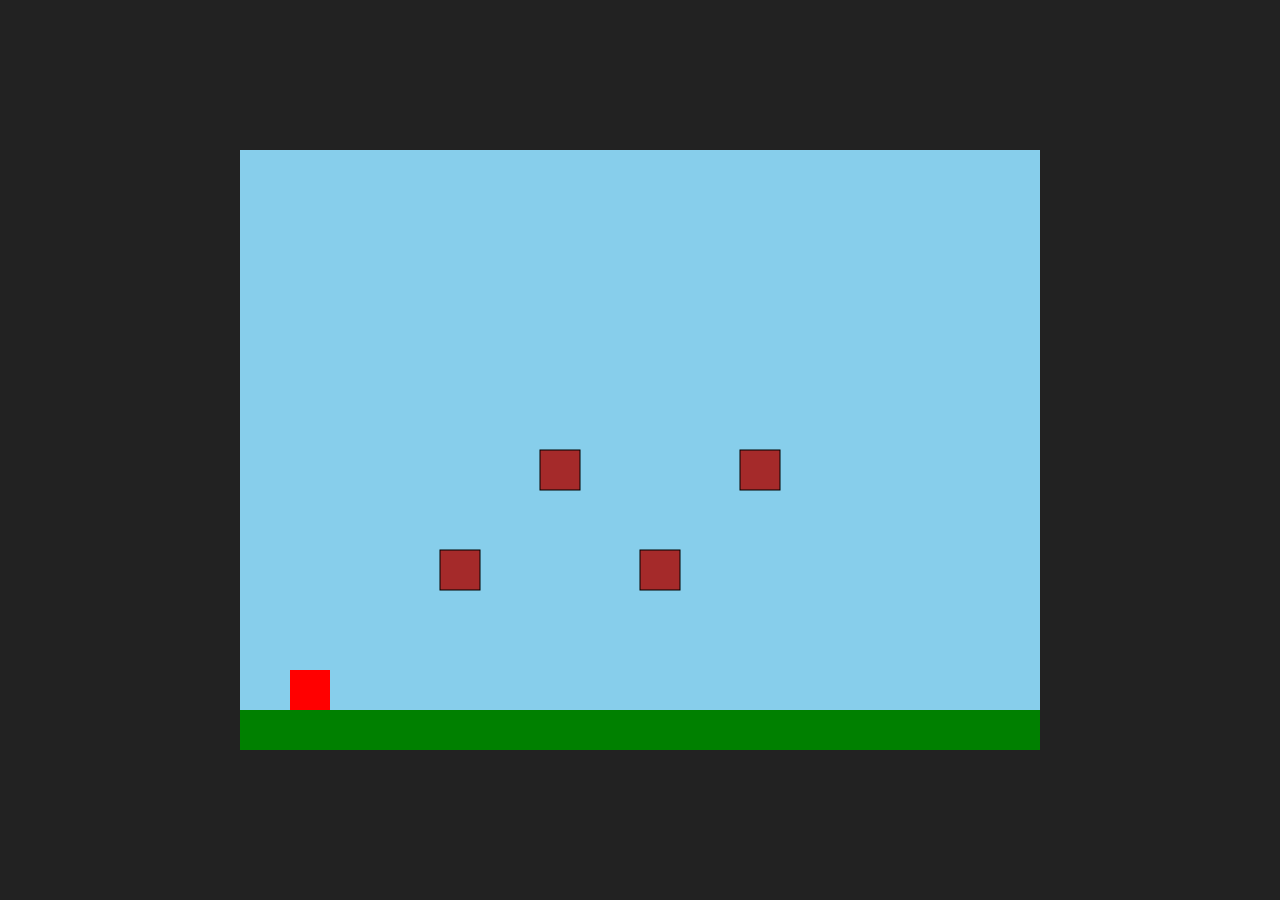
==== commit b5a285be: "feat: add car quiz game - Implemented HTML5 Canvas platformer game. - Added player movement, jumping" ====
--- a/index.html
+++ b/index.html
@@ -1,184 +1,27 @@
-<!doctype html>
+<!DOCTYPE html>
 <html lang="fr">
 <head>
-  <meta charset="utf-8">
-  <meta name="viewport" content="width=device-width, initial-scale=1">
-  <meta http-equiv="Cache-Control" content="no-store, max-age=0">
-  <meta name="theme-color" content="#173e36">
-  <title>La Gévraisière · Checklist de départ</title>
-  <style>
-    :root {
-      --forest: #173e36;
-      --forest-light: #2a6754;
-      --paper: #fffdf8;
-      --ink: #18332e;
-      --muted: #63746d;
-      --sun: #e4b748;
-      --shadow: 0 20px 48px rgba(23, 62, 54, .13);
-    }
-
-    * { box-sizing: border-box; }
-
-    body {
-      min-height: 100vh;
-      margin: 0;
-      color: var(--ink);
-      background:
-        radial-gradient(circle at 100% 0, #dcebdc 0 13%, transparent 40%),
-        linear-gradient(145deg, #eef2e9, #f8f5ee);
-      font-family: Inter, ui-sans-serif, system-ui, -apple-system, "Segoe UI", sans-serif;
-    }
-
-    main {
-      width: min(calc(100% - 32px), 760px);
-      margin: 0 auto;
-      padding: 34px 0 48px;
-    }
-
-    .eyebrow {
-      margin: 0 0 11px;
-      color: var(--forest-light);
-      font-size: .76rem;
-      font-weight: 900;
-      letter-spacing: .15em;
-      text-transform: uppercase;
-    }
-
-    h1 {
-      max-width: 560px;
-      margin: 0;
-      font-family: Georgia, "Times New Roman", serif;
-      font-size: clamp(2.7rem, 12vw, 5.6rem);
-      line-height: .92;
-      letter-spacing: -.06em;
-    }
-
-    .intro {
-      max-width: 530px;
-      margin: 22px 0 34px;
-      color: var(--muted);
-      font-size: 1.05rem;
-      line-height: 1.55;
-    }
-
-    .mode-list {
-      display: grid;
-      gap: 16px;
-    }
-
-    .mode-card {
-      display: block;
-      padding: 23px;
-      color: inherit;
-      border: 1px solid #fff;
-      border-radius: 22px;
-      background: var(--paper);
-      box-shadow: var(--shadow);
-      text-decoration: none;
-      transition: transform .18s ease, box-shadow .18s ease;
-    }
-
-    .mode-card:hover {
-      transform: translateY(-3px);
-      box-shadow: 0 24px 52px rgba(23, 62, 54, .18);
-    }
-
-    .mode-card:focus-visible {
-      outline: 4px solid var(--sun);
-      outline-offset: 4px;
-    }
-
-    .mode-heading {
-      display: flex;
-      gap: 16px;
-      align-items: center;
-    }
-
-    .mode-icon {
-      display: grid;
-      width: 58px;
-      height: 58px;
-      flex: 0 0 58px;
-      place-items: center;
-      border-radius: 17px;
-      background: #e6f0e6;
-      font-size: 2rem;
-    }
-
-    h2 {
-      margin: 0;
-      font-size: 1.33rem;
-    }
-
-    .arrow {
-      margin-left: auto;
-      color: var(--forest-light);
-      font-size: 1.65rem;
-    }
-
-    .mode-card p {
-      margin: 15px 0 0;
-      color: var(--muted);
-      line-height: 1.45;
-    }
-
-    .tag {
-      display: inline-block;
-      margin-top: 15px;
-      padding: 6px 10px;
-      color: #20613f;
-      border-radius: 99px;
-      background: #e4f4e7;
-      font-size: .76rem;
-      font-weight: 850;
-    }
-
-    footer {
-      margin-top: 34px;
-      color: var(--muted);
-      font-size: .81rem;
-      line-height: 1.5;
-    }
-
-    @media (min-width: 620px) {
-      main { padding-top: 68px; }
-      .mode-list { grid-template-columns: 1fr 1fr; }
-      .mode-card { min-height: 285px; }
-      .mode-heading { align-items: flex-start; }
-    }
-  </style>
+    <meta charset="UTF-8">
+    <meta name="viewport" content="width=device-width, initial-scale=1.0">
+    <title>Jeu de Voiture type Mario</title>
+    <link rel="stylesheet" href="style.css">
 </head>
 <body>
-  <main>
-    <p class="eyebrow">Maison de campagne · Départ</p>
-    <h1>La Gévraisière,<br>en paix.</h1>
-    <p class="intro">
-      Avant de prendre la route, choisissez la façon la plus agréable de faire votre tour de maison.
-    </p>
-
-    <section class="mode-list" aria-label="Choisir un mode de checklist">
-      <a class="mode-card" href="gevraisiere.html">
-        <div class="mode-heading">
-          <span class="mode-icon" aria-hidden="true">☑️</span>
-          <h2>Checklist complète</h2>
-          <span class="arrow" aria-hidden="true">→</span>
+    <div id="game-container">
+        <canvas id="gameCanvas" width="800" height="600"></canvas>
+        <div id="quiz-modal" class="hidden">
+            <div id="quiz-content">
+                <h2>Quelle est cette marque de voiture ?</h2>
+                <img id="car-image" src="" alt="Voiture">
+                <div id="choices">
+                    <p>1. <span id="choice-1"></span></p>
+                    <p>2. <span id="choice-2"></span></p>
+                    <p>3. <span id="choice-3"></span></p>
+                </div>
+                <p>Appuie sur 1, 2 ou 3 pour choisir !</p>
+            </div>
         </div>
-        <p>Voir toutes les pièces et toutes les actions d’un seul coup d’œil. Idéal pour faire le tour de la maison à votre rythme.</p>
-        <span class="tag">Vue par catégories</span>
-      </a>
-
-      <a class="mode-card" href="checkout-quizz.html">
-        <div class="mode-heading">
-          <span class="mode-icon" aria-hidden="true">🗺️</span>
-          <h2>Mode guidé</h2>
-          <span class="arrow" aria-hidden="true">→</span>
-        </div>
-        <p>Une question après l’autre, avec de grands boutons OK, KO et N/A. Idéal pour ne rien oublier en chemin.</p>
-        <span class="tag">26 étapes, une par une</span>
-      </a>
-    </section>
-
-    <footer>Les réponses sont enregistrées uniquement sur cet appareil.</footer>
-  </main>
+    </div>
+    <script src="game.js"></script>
 </body>
 </html>
--- a/style.css
+++ b/style.css
@@ -0,0 +1,67 @@
+body {
+    margin: 0;
+    padding: 0;
+    background-color: #222;
+    display: flex;
+    justify-content: center;
+    align-items: center;
+    height: 100vh;
+    font-family: Arial, sans-serif;
+}
+
+#game-container {
+    position: relative;
+    width: 800px;
+    height: 600px;
+    background-color: #87CEEB; /* Sky blue */
+}
+
+canvas {
+    display: block;
+}
+
+#quiz-modal {
+    position: absolute;
+    top: 0;
+    left: 0;
+    width: 100%;
+    height: 100%;
+    background-color: rgba(0, 0, 0, 0.8);
+    display: flex;
+    justify-content: center;
+    align-items: center;
+    z-index: 10;
+}
+
+#quiz-modal.hidden {
+    display: none;
+}
+
+#quiz-content {
+    background-color: white;
+    padding: 20px;
+    border-radius: 10px;
+    text-align: center;
+    max-width: 600px;
+}
+
+#quiz-content h2 {
+    margin-top: 0;
+}
+
+#car-image {
+    max-width: 100%;
+    max-height: 300px;
+    margin-bottom: 20px;
+}
+
+#choices {
+    text-align: left;
+    margin: 0 auto;
+    width: fit-content;
+}
+
+#choices p {
+    font-size: 1.2em;
+    margin: 5px 0;
+}
